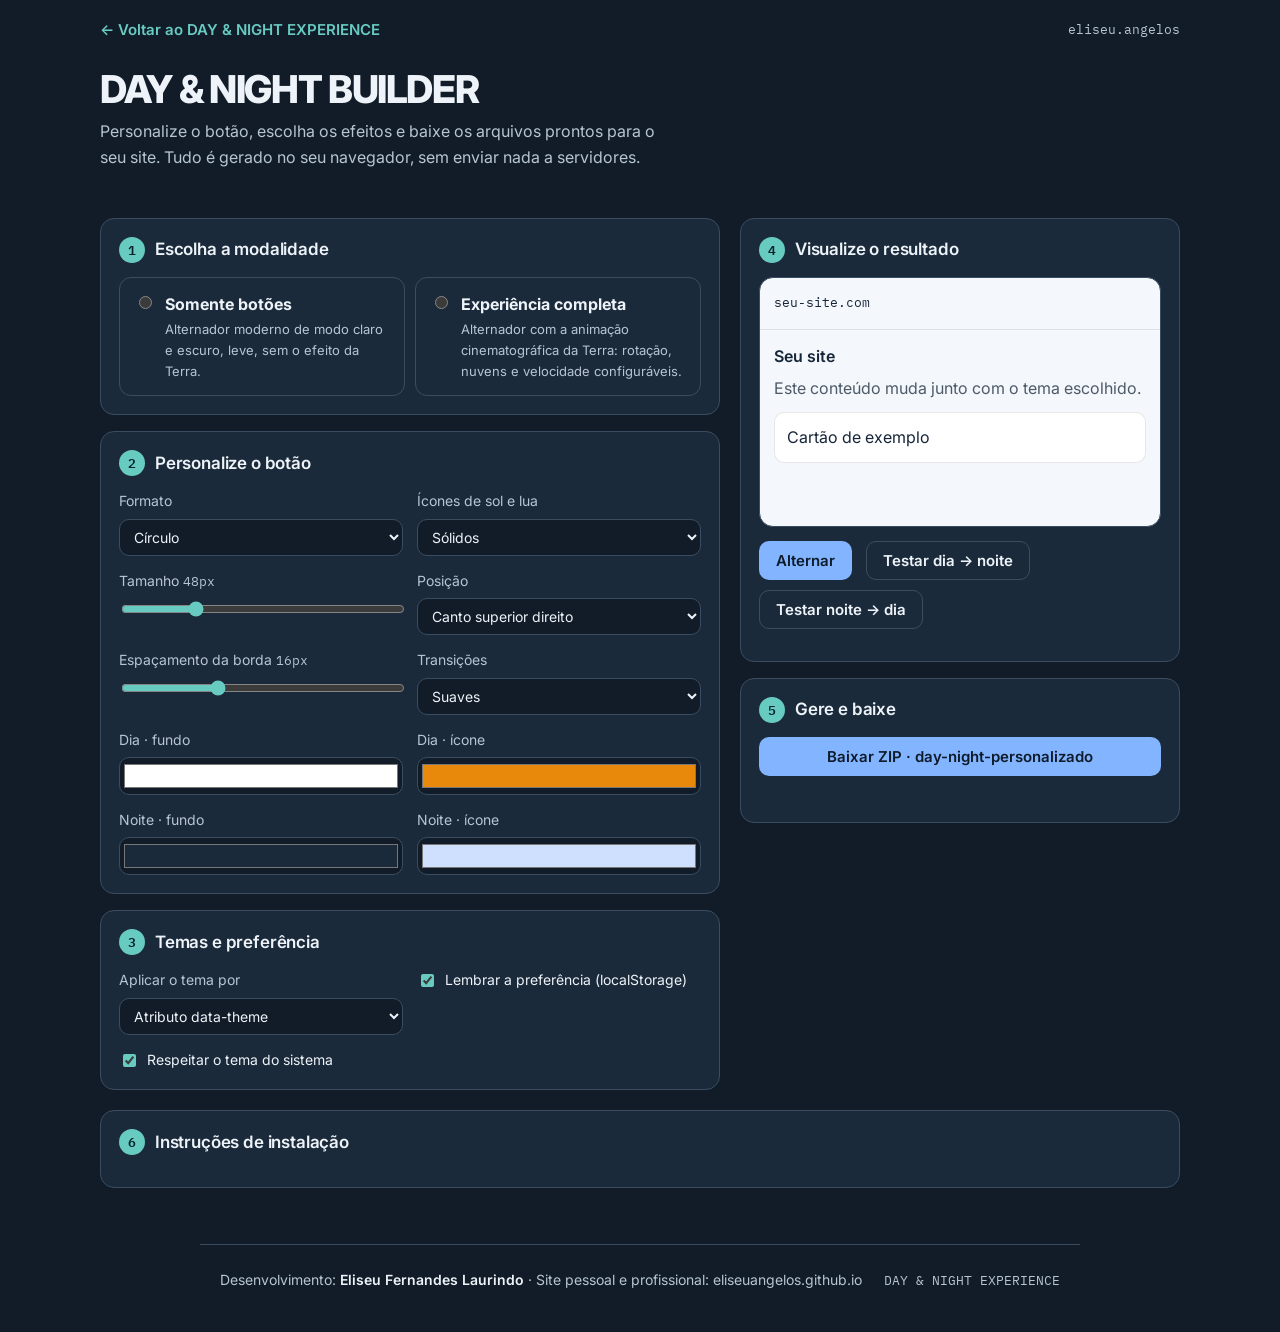
==== construtor/index.html @ 48bbc549 "Add files via upload" ====
<!doctype html>
<html lang="pt-BR" data-theme="dark">
<head>
<meta charset="utf-8">
<meta name="viewport" content="width=device-width,initial-scale=1">
<title>DAY &amp; NIGHT BUILDER</title>
<meta name="description" content="Crie seu alternador de temas, visualize em tempo real e baixe os arquivos prontos para o seu site.">
<meta name="color-scheme" content="dark">
<link rel="icon" type="image/svg+xml" href="https://eliseuangelos.github.io/assets/icons/favicon.svg">
<link rel="apple-touch-icon" href="https://eliseuangelos.github.io/assets/icons/apple-touch-icon.png">
<link rel="preconnect" href="https://fonts.googleapis.com">
<link rel="preconnect" href="https://fonts.gstatic.com" crossorigin>
<link rel="stylesheet" href="https://fonts.googleapis.com/css2?family=IBM+Plex+Mono:wght@400;500&family=Inter:wght@400;500;600;700;800&display=swap">
<link rel="stylesheet" href="../assets/css/main.css">
<link rel="stylesheet" href="construtor.css">
</head>
<body>
<header class="top">
  <a class="back" href="../">← Voltar ao DAY &amp; NIGHT EXPERIENCE</a>
  <a class="brand mono" href="https://eliseuangelos.github.io/" aria-label="eliseu.angelos">eliseu.angelos</a>
</header>
<main class="bwrap">
  <header class="bhero">
    <h1>DAY &amp; NIGHT BUILDER</h1>
    <p>Personalize o botão, escolha os efeitos e baixe os arquivos prontos para o seu site. Tudo é gerado no seu navegador, sem enviar nada a servidores.</p>
  </header>

  <div class="layout">
    <div class="steps" id="form">
      <section class="step">
        <h2>Escolha a modalidade</h2>
        <div class="modes" role="radiogroup" aria-label="Modalidade">
          <label class="opt"><input type="radio" name="mode" value="button"><span><strong>Somente botões</strong><small>Alternador moderno de modo claro e escuro, leve, sem o efeito da Terra.</small></span></label>
          <label class="opt"><input type="radio" name="mode" value="cinematic"><span><strong>Experiência completa</strong><small>Alternador com a animação cinematográfica da Terra: rotação, nuvens e velocidade configuráveis.</small></span></label>
        </div>
      </section>
      <section class="step needs" id="st-botao"><h2>Personalize o botão</h2><div class="grid" id="g-botao"></div></section>
      <section class="step needs" id="st-efeitos" hidden><h2>Configure os efeitos</h2><div class="grid" id="g-efeitos"></div></section>
      <section class="step needs" id="st-temas"><h2>Temas e preferência</h2><div class="grid" id="g-temas"></div></section>
    </div>

    <aside class="side needs" aria-label="Pré-visualização e downloads">
      <section class="step">
        <h2>Visualize o resultado</h2>
        <div class="pv" id="pv">
          <div class="pv-bar"><span class="mono">seu-site.com</span><span id="pv-slot"></span></div>
          <div class="pv-body"><h3>Seu site</h3><p>Este conteúdo muda junto com o tema escolhido.</p><div class="pv-card">Cartão de exemplo</div></div>
        </div>
        <div class="row">
          <button class="btn" id="pv-toggle" type="button">Alternar</button>
          <button class="btn ghost" id="pv-dn" type="button">Testar dia → noite</button>
          <button class="btn ghost" id="pv-nd" type="button">Testar noite → dia</button>
        </div>
        <p class="small mono" id="pv-info"></p>
      </section>
      <section class="step">
        <h2>Gere e baixe</h2>
        <button class="btn" id="dl-zip" type="button">Baixar ZIP · day-night-personalizado</button>
        <ul class="files" id="dl-list"></ul>
        <p id="status" role="status" aria-live="polite"></p>
      </section>
    </aside>
  </div>

  <section class="step needs" id="st-doc"><h2>Instruções de instalação</h2><ol class="guide" id="guide"></ol></section>
</main>
<footer class="foot">
  <p>Desenvolvimento: <strong>Eliseu Fernandes Laurindo</strong> · Site pessoal e profissional: <a href="https://eliseuangelos.github.io/">eliseuangelos.github.io</a></p>
  <a class="mono" href="../">DAY &amp; NIGHT EXPERIENCE</a>
</footer>
<script src="../tools/generator.js"></script>
<script src="../tools/zip.js"></script>
<script src="construtor.js"></script>
</body>
</html>
---- assets/css/main.css ----
/* Ponto de entrada: tokens do dia, tokens da noite e base (nesta ordem). */
@import url("theme-day.css");
@import url("theme-night.css");
@import url("base.css");
---- construtor/construtor.css ----
:root{--accent:#68cbc2}
.bwrap{max-width:1120px;margin:0 auto;padding:0 20px 56px;display:grid;gap:20px;counter-reset:s}
.top{max-width:1120px}
.back{color:var(--accent);text-decoration:none;font-weight:600;font-size:.9375rem}
.bhero{display:grid;gap:10px;padding-block:clamp(12px,3vh,32px)}
.bhero h1{font-size:clamp(1.6rem,5vw,2.4rem)}
.layout{display:grid;gap:20px}
@media (min-width:960px){.layout{grid-template-columns:minmax(0,1fr) minmax(0,440px);align-items:start}.side{position:sticky;top:16px}}
.steps,.side{display:grid;gap:16px;align-content:start}
.step{background:var(--color-surface);border:1px solid var(--color-border);border-radius:14px;padding:18px;display:grid;gap:14px}
.step[hidden],.field[hidden]{display:none}
.step>h2{counter-increment:s;margin:0;display:flex;align-items:center;gap:10px}
.step>h2::before{content:counter(s);display:grid;place-items:center;width:26px;height:26px;border-radius:50%;background:var(--accent);color:#06222a;font:600 .8125rem var(--font-mono)}
body:not([data-ready]) .needs{display:none}
.modes{display:grid;gap:10px}
@media (min-width:560px){.modes{grid-template-columns:1fr 1fr}}
.opt{display:flex;gap:10px;align-items:flex-start;padding:14px;border:1px solid var(--color-border);border-radius:12px;cursor:pointer}
.opt:has(input:checked){border-color:var(--accent);background:var(--color-surface-2)}
.opt small{display:block;margin-top:2px;color:var(--color-text-muted);font-size:.8125rem}
.opt input{accent-color:var(--accent);margin-top:4px}
.grid{display:grid;gap:14px;grid-template-columns:repeat(auto-fit,minmax(190px,1fr))}
.field{display:grid;gap:6px;align-content:start;font-size:.875rem}
.field label{color:var(--color-text-muted)}
.field label.chk{display:flex;gap:8px;align-items:center;color:var(--color-text)}
select,input[type=color]{width:100%;font:inherit;padding:8px 10px;border-radius:10px;border:1px solid var(--color-border);background:var(--color-background);color:var(--color-text)}
input[type=color]{padding:2px;height:38px;cursor:pointer}
input[type=range],input[type=checkbox]{accent-color:var(--accent)}
input[type=range]{width:100%}
.pv{position:relative;overflow:hidden;min-height:250px;border:1px solid var(--color-border);border-radius:14px;--b:#f4f7fb;--f:#162638;--c:#fff;background:var(--b);color:var(--f)}
.pv[data-theme=dark],.pv.dark{--b:#111c28;--f:#edf3f8;--c:#1b2a3a}
.pv-bar{display:flex;justify-content:space-between;align-items:center;min-height:52px;padding:8px 14px;border-bottom:1px solid #8883}
.pv-body{padding:16px 14px;display:grid;gap:10px}
.pv-body p{color:inherit;opacity:.75}
.pv-card{padding:12px;border-radius:10px;background:var(--c);border:1px solid #8883}
.small{font-size:.8125rem;color:var(--color-text-muted);max-width:none}
.files{list-style:none;margin:0;padding:0;display:grid;gap:8px}
.files li{display:flex;align-items:center;gap:10px}
.files .size{margin-left:auto;color:var(--color-text-muted);font-size:.8125rem}
#status{margin:0;font-size:.875rem;color:var(--color-text-muted)}
#status.err{color:#ff9a8a}
.guide{margin:0;padding:0;list-style:none;display:grid;gap:20px;counter-reset:g}
.guide li{display:grid;gap:8px}
.guide h3{counter-increment:g;font-size:1rem}
.guide h3::before{content:counter(g) ". ";color:var(--accent)}
.guide p{white-space:pre-line}
.code{position:relative}
.copy{position:absolute;top:8px;right:8px;font:600 .75rem var(--font-ui);padding:4px 10px;border-radius:8px;border:1px solid var(--color-border);background:var(--color-surface);color:var(--color-text);cursor:pointer}
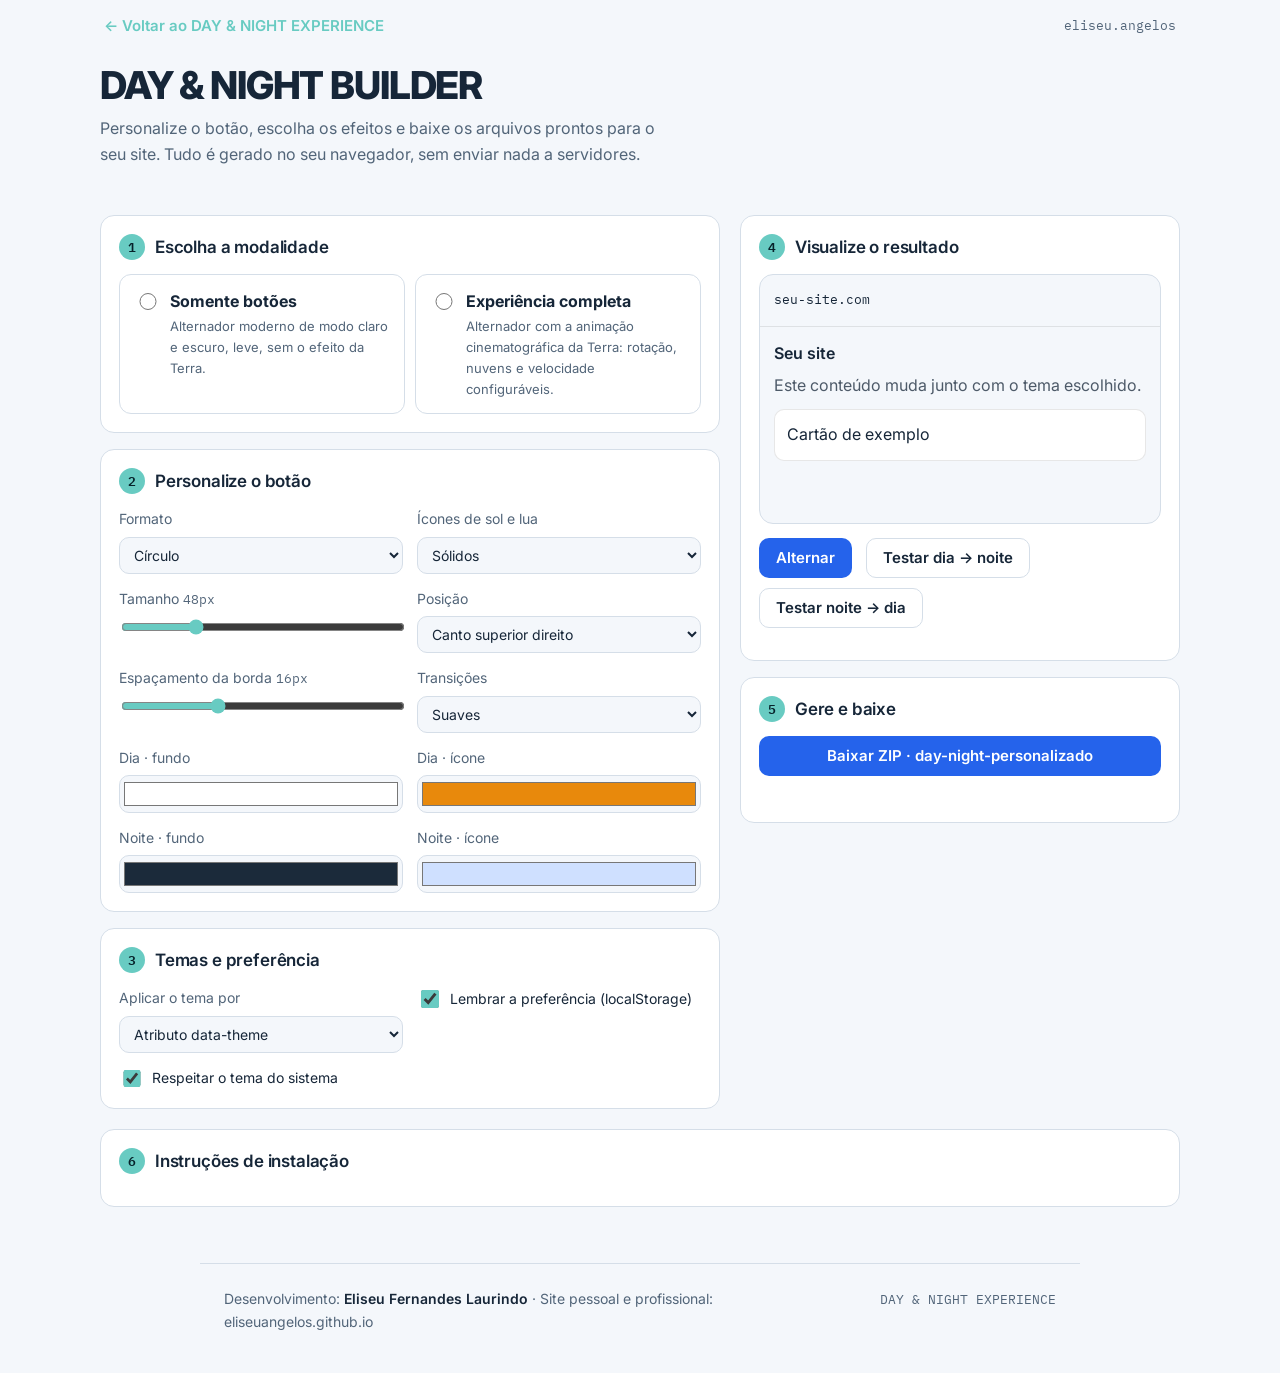
==== commit 6f80daac: "Update color-scheme meta tag and add theme script" ====
--- a/construtor/index.html
+++ b/construtor/index.html
@@ -1,11 +1,35 @@
 <!doctype html>
-<html lang="pt-BR" data-theme="dark">
+<html lang="pt-BR">
 <head>
 <meta charset="utf-8">
 <meta name="viewport" content="width=device-width,initial-scale=1">
-<title>DAY &amp; NIGHT BUILDER</title>
-<meta name="description" content="Crie seu alternador de temas, visualize em tempo real e baixe os arquivos prontos para o seu site.">
-<meta name="color-scheme" content="dark">
+<!-- SEO PRINCIPAL -->
+<title>Criador de Alternador Claro/Escuro para Sites | DAY &amp; NIGHT</title>
+
+<meta name="description" content="Crie um botão de tema claro e escuro para seu site. Personalize aparência e efeitos, visualize em tempo real e baixe os arquivos HTML, CSS e JavaScript prontos para integrar.">
+
+<meta name="author" content="Eliseu Fernandes Laurindo">
+<meta name="robots" content="index, follow, max-image-preview:large">
+<meta name="language" content="pt-BR">
+
+<!-- URL CANÔNICA -->
+<link rel="canonical" href="https://eliseuangelos.github.io/day-night-experience/construtor/">
+
+<!-- OPEN GRAPH -->
+<meta property="og:type" content="website">
+<meta property="og:locale" content="pt_BR">
+<meta property="og:site_name" content="DAY &amp; NIGHT EXPERIENCE">
+<meta property="og:title" content="Criador de Alternador Claro/Escuro para Sites">
+<meta property="og:description" content="Personalize seu botão de modo claro e escuro, configure animações e gere arquivos HTML, CSS e JavaScript para utilizar em qualquer site.">
+<meta property="og:url" content="https://eliseuangelos.github.io/day-night-experience/construtor/">
+
+<!-- TWITTER / X -->
+<meta name="twitter:card" content="summary">
+<meta name="twitter:title" content="DAY &amp; NIGHT BUILDER">
+<meta name="twitter:description" content="Crie seu próprio alternador de temas, personalize os efeitos e baixe os arquivos prontos para seu site.">
+<meta name="color-scheme" content="light dark">
+<script src="../assets/js/theme-init.js"></script>
+
 <link rel="icon" type="image/svg+xml" href="https://eliseuangelos.github.io/assets/icons/favicon.svg">
 <link rel="apple-touch-icon" href="https://eliseuangelos.github.io/assets/icons/apple-touch-icon.png">
 <link rel="preconnect" href="https://fonts.googleapis.com">
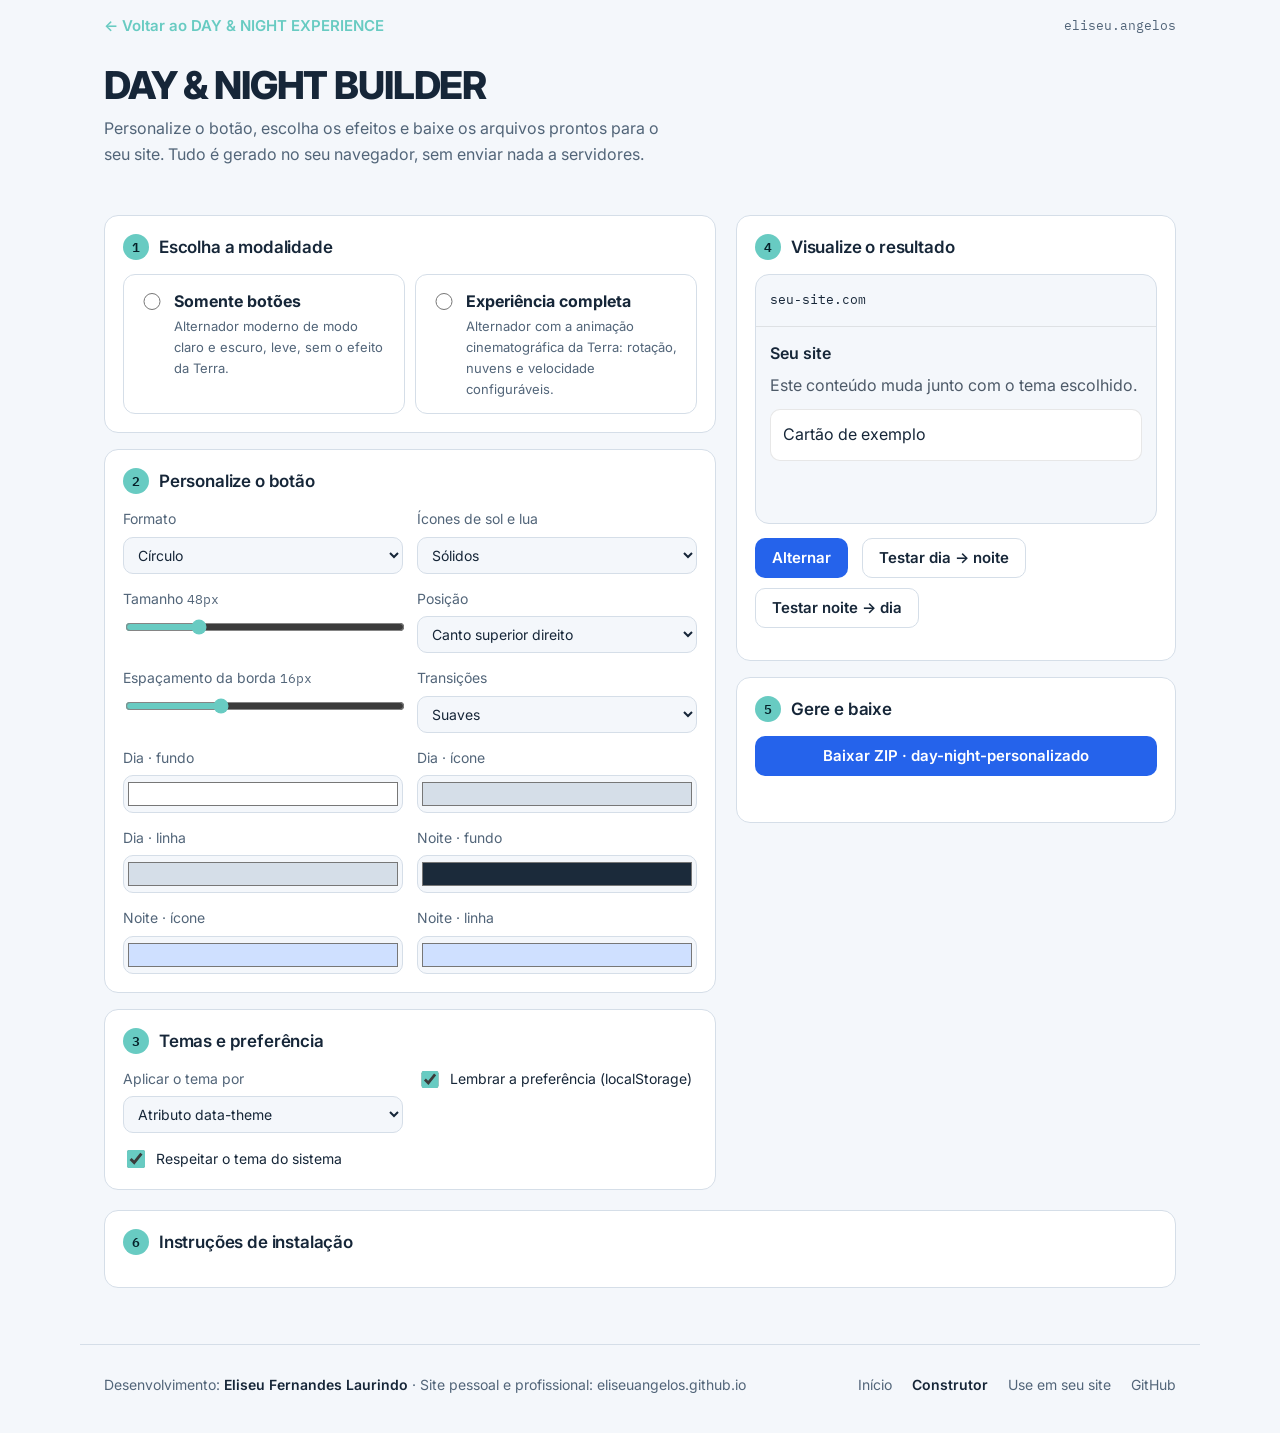
==== commit a33c6eb7: "Add files via upload" ====
--- a/construtor/index.html
+++ b/construtor/index.html
@@ -90,7 +90,12 @@
 </main>
 <footer class="foot">
   <p>Desenvolvimento: <strong>Eliseu Fernandes Laurindo</strong> · Site pessoal e profissional: <a href="https://eliseuangelos.github.io/">eliseuangelos.github.io</a></p>
-  <a class="mono" href="../">DAY &amp; NIGHT EXPERIENCE</a>
+  <nav class="foot-nav" aria-label="Links do projeto">
+    <a href="../">Início</a>
+    <a href="./" aria-current="page">Construtor</a>
+    <a href="../#h-use">Use em seu site</a>
+    <a href="https://github.com/eliseuangelos/day-night-experience" target="_blank" rel="noopener">GitHub</a>
+  </nav>
 </footer>
 <script src="../tools/generator.js"></script>
 <script src="../tools/zip.js"></script>
--- a/construtor/construtor.css
+++ b/construtor/construtor.css
@@ -1,6 +1,5 @@
-:root{--accent:#68cbc2}
-.bwrap{max-width:1120px;margin:0 auto;padding:0 20px 56px;display:grid;gap:20px;counter-reset:s}
-.top{max-width:1120px}
+:root{--accent:#68cbc2;--page-max:1120px}
+.bwrap{width:100%;max-width:var(--page-max);margin:0 auto;padding:0 max(var(--pad),env(safe-area-inset-right,0px)) 56px max(var(--pad),env(safe-area-inset-left,0px));display:grid;gap:20px;counter-reset:s}
 .back{color:var(--accent);text-decoration:none;font-weight:600;font-size:.9375rem}
 .bhero{display:grid;gap:10px;padding-block:clamp(12px,3vh,32px)}
 .bhero h1{font-size:clamp(1.6rem,5vw,2.4rem)}
